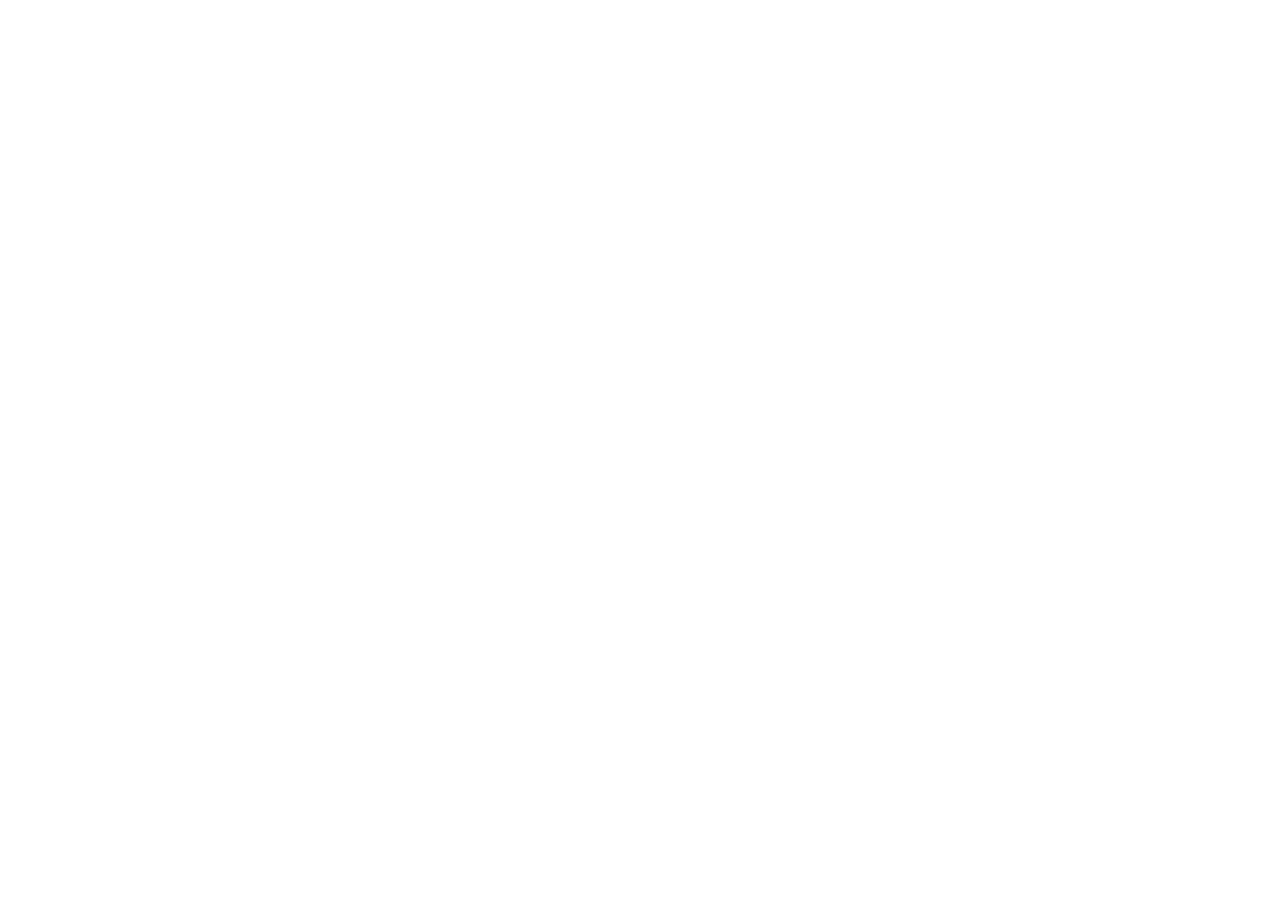
==== demos/scan/index.html @ ef05e501 "Bundle Sentinel and Scan demos as static assets Co-Authored-By: Claude Sonnet 4.6 <noreply@anthropic" ====
<!DOCTYPE html>
<html lang="en">
  <head>
    <meta charset="UTF-8" />
    <meta name="viewport" content="width=device-width, initial-scale=1.0" />
    <title>MCP Security Gate — Demo</title>
    <link rel="preconnect" href="https://fonts.googleapis.com" />
    <link rel="preconnect" href="https://fonts.gstatic.com" crossorigin />
    <link
      href="https://fonts.googleapis.com/css2?family=Inter:wght@400;500;600;700;800&family=JetBrains+Mono:wght@400;500&display=swap"
      rel="stylesheet"
    />
    <script type="module" crossorigin src="/assets/index-BIfTUL1u.js"></script>
    <link rel="stylesheet" crossorigin href="/assets/index-C85nPlH9.css">
  </head>
  <body>
    <div id="root"></div>
  </body>
</html>
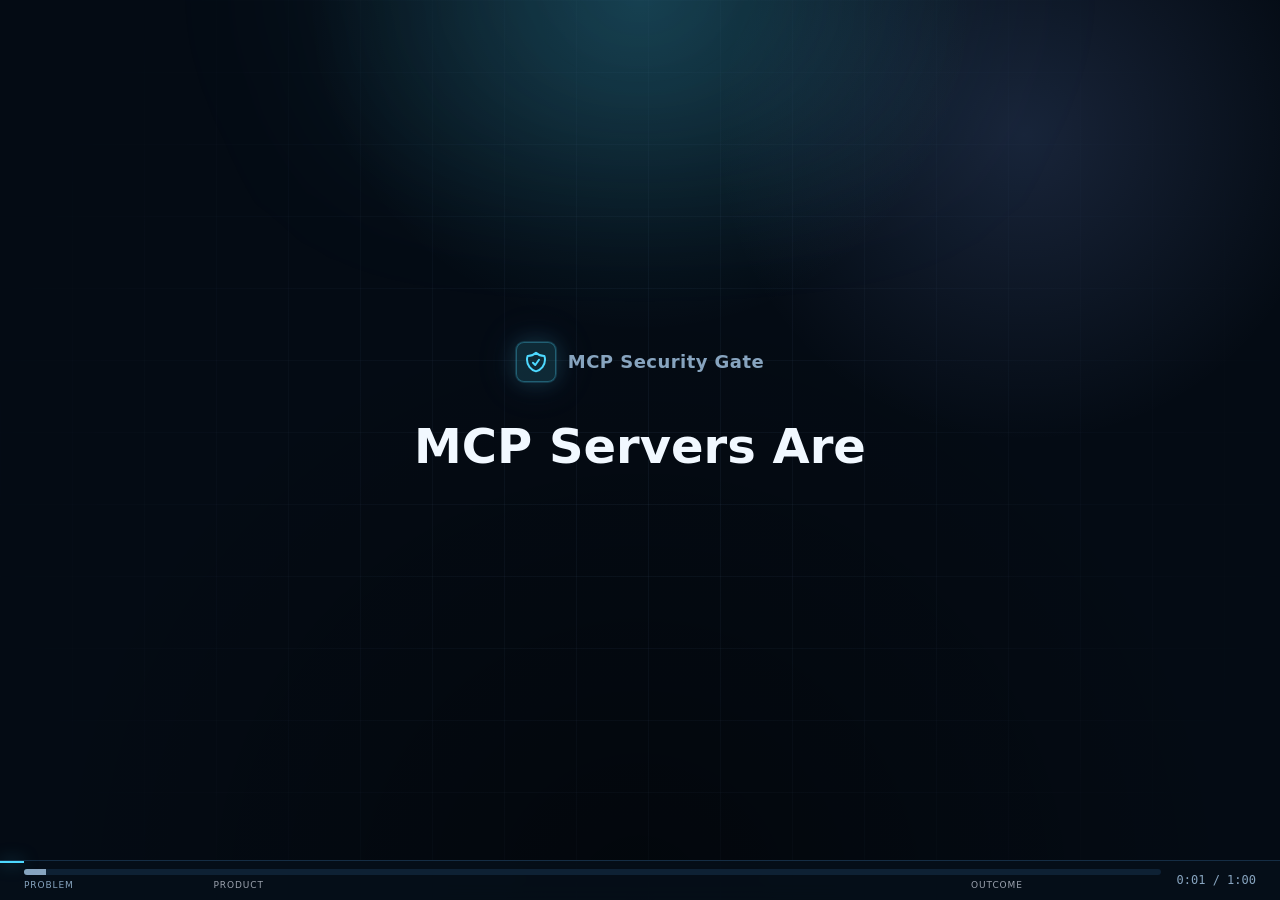
==== commit fa0cda7b: "Fix Kinetriq Scan demo asset paths" ====
--- a/demos/scan/index.html
+++ b/demos/scan/index.html
@@ -10,8 +10,8 @@
       href="https://fonts.googleapis.com/css2?family=Inter:wght@400;500;600;700;800&family=JetBrains+Mono:wght@400;500&display=swap"
       rel="stylesheet"
     />
-    <script type="module" crossorigin src="/assets/index-BIfTUL1u.js"></script>
-    <link rel="stylesheet" crossorigin href="/assets/index-C85nPlH9.css">
+    <script type="module" crossorigin src="./assets/index-BIfTUL1u.js"></script>
+    <link rel="stylesheet" crossorigin href="./assets/index-C85nPlH9.css">
   </head>
   <body>
     <div id="root"></div>
--- a/demos/scan/assets/index-C85nPlH9.css
+++ b/demos/scan/assets/index-C85nPlH9.css
@@ -0,0 +1 @@
+*,:before,:after{--tw-border-spacing-x: 0;--tw-border-spacing-y: 0;--tw-translate-x: 0;--tw-translate-y: 0;--tw-rotate: 0;--tw-skew-x: 0;--tw-skew-y: 0;--tw-scale-x: 1;--tw-scale-y: 1;--tw-pan-x: ;--tw-pan-y: ;--tw-pinch-zoom: ;--tw-scroll-snap-strictness: proximity;--tw-gradient-from-position: ;--tw-gradient-via-position: ;--tw-gradient-to-position: ;--tw-ordinal: ;--tw-slashed-zero: ;--tw-numeric-figure: ;--tw-numeric-spacing: ;--tw-numeric-fraction: ;--tw-ring-inset: ;--tw-ring-offset-width: 0px;--tw-ring-offset-color: #fff;--tw-ring-color: rgb(59 130 246 / .5);--tw-ring-offset-shadow: 0 0 #0000;--tw-ring-shadow: 0 0 #0000;--tw-shadow: 0 0 #0000;--tw-shadow-colored: 0 0 #0000;--tw-blur: ;--tw-brightness: ;--tw-contrast: ;--tw-grayscale: ;--tw-hue-rotate: ;--tw-invert: ;--tw-saturate: ;--tw-sepia: ;--tw-drop-shadow: ;--tw-backdrop-blur: ;--tw-backdrop-brightness: ;--tw-backdrop-contrast: ;--tw-backdrop-grayscale: ;--tw-backdrop-hue-rotate: ;--tw-backdrop-invert: ;--tw-backdrop-opacity: ;--tw-backdrop-saturate: ;--tw-backdrop-sepia: ;--tw-contain-size: ;--tw-contain-layout: ;--tw-contain-paint: ;--tw-contain-style: }::backdrop{--tw-border-spacing-x: 0;--tw-border-spacing-y: 0;--tw-translate-x: 0;--tw-translate-y: 0;--tw-rotate: 0;--tw-skew-x: 0;--tw-skew-y: 0;--tw-scale-x: 1;--tw-scale-y: 1;--tw-pan-x: ;--tw-pan-y: ;--tw-pinch-zoom: ;--tw-scroll-snap-strictness: proximity;--tw-gradient-from-position: ;--tw-gradient-via-position: ;--tw-gradient-to-position: ;--tw-ordinal: ;--tw-slashed-zero: ;--tw-numeric-figure: ;--tw-numeric-spacing: ;--tw-numeric-fraction: ;--tw-ring-inset: ;--tw-ring-offset-width: 0px;--tw-ring-offset-color: #fff;--tw-ring-color: rgb(59 130 246 / .5);--tw-ring-offset-shadow: 0 0 #0000;--tw-ring-shadow: 0 0 #0000;--tw-shadow: 0 0 #0000;--tw-shadow-colored: 0 0 #0000;--tw-blur: ;--tw-brightness: ;--tw-contrast: ;--tw-grayscale: ;--tw-hue-rotate: ;--tw-invert: ;--tw-saturate: ;--tw-sepia: ;--tw-drop-shadow: ;--tw-backdrop-blur: ;--tw-backdrop-brightness: ;--tw-backdrop-contrast: ;--tw-backdrop-grayscale: ;--tw-backdrop-hue-rotate: ;--tw-backdrop-invert: ;--tw-backdrop-opacity: ;--tw-backdrop-saturate: ;--tw-backdrop-sepia: ;--tw-contain-size: ;--tw-contain-layout: ;--tw-contain-paint: ;--tw-contain-style: }*,:before,:after{box-sizing:border-box;border-width:0;border-style:solid;border-color:#e5e7eb}:before,:after{--tw-content: ""}html,:host{line-height:1.5;-webkit-text-size-adjust:100%;-moz-tab-size:4;-o-tab-size:4;tab-size:4;font-family:Inter,system-ui,sans-serif;font-feature-settings:normal;font-variation-settings:normal;-webkit-tap-highlight-color:transparent}body{margin:0;line-height:inherit}hr{height:0;color:inherit;border-top-width:1px}abbr:where([title]){-webkit-text-decoration:underline dotted;text-decoration:underline dotted}h1,h2,h3,h4,h5,h6{font-size:inherit;font-weight:inherit}a{color:inherit;text-decoration:inherit}b,strong{font-weight:bolder}code,kbd,samp,pre{font-family:JetBrains Mono,Menlo,monospace;font-feature-settings:normal;font-variation-settings:normal;font-size:1em}small{font-size:80%}sub,sup{font-size:75%;line-height:0;position:relative;vertical-align:baseline}sub{bottom:-.25em}sup{top:-.5em}table{text-indent:0;border-color:inherit;border-collapse:collapse}button,input,optgroup,select,textarea{font-family:inherit;font-feature-settings:inherit;font-variation-settings:inherit;font-size:100%;font-weight:inherit;line-height:inherit;letter-spacing:inherit;color:inherit;margin:0;padding:0}button,select{text-transform:none}button,input:where([type=button]),input:where([type=reset]),input:where([type=submit]){-webkit-appearance:button;background-color:transparent;background-image:none}:-moz-focusring{outline:auto}:-moz-ui-invalid{box-shadow:none}progress{vertical-align:baseline}::-webkit-inner-spin-button,::-webkit-outer-spin-button{height:auto}[type=search]{-webkit-appearance:textfield;outline-offset:-2px}::-webkit-search-decoration{-webkit-appearance:none}::-webkit-file-upload-button{-webkit-appearance:button;font:inherit}summary{display:list-item}blockquote,dl,dd,h1,h2,h3,h4,h5,h6,hr,figure,p,pre{margin:0}fieldset{margin:0;padding:0}legend{padding:0}ol,ul,menu{list-style:none;margin:0;padding:0}dialog{padding:0}textarea{resize:vertical}input::-moz-placeholder,textarea::-moz-placeholder{opacity:1;color:#9ca3af}input::placeholder,textarea::placeholder{opacity:1;color:#9ca3af}button,[role=button]{cursor:pointer}:disabled{cursor:default}img,svg,video,canvas,audio,iframe,embed,object{display:block;vertical-align:middle}img,video{max-width:100%;height:auto}[hidden]:where(:not([hidden=until-found])){display:none}.\!visible{visibility:visible!important}.visible{visibility:visible}.invisible{visibility:hidden}.static{position:static}.fixed{position:fixed}.absolute{position:absolute}.relative{position:relative}.inset-0{top:0;right:0;bottom:0;left:0}.inset-x-0{left:0;right:0}.bottom-0{bottom:0}.bottom-10{bottom:2.5rem}.bottom-4{bottom:1rem}.left-0{left:0}.left-1\/2{left:50%}.left-5{left:1.25rem}.left-7{left:1.75rem}.right-0{right:0}.right-6{right:1.5rem}.right-8{right:2rem}.top-0{top:0}.top-4{top:1rem}.top-8{top:2rem}.top-\[-16rem\]{top:-16rem}.z-10{z-index:10}.z-30{z-index:30}.z-50{z-index:50}.mx-auto{margin-left:auto;margin-right:auto}.mb-1{margin-bottom:.25rem}.mb-1\.5{margin-bottom:.375rem}.mb-10{margin-bottom:2.5rem}.mb-12{margin-bottom:3rem}.mb-2{margin-bottom:.5rem}.mb-2\.5{margin-bottom:.625rem}.mb-3{margin-bottom:.75rem}.mb-4{margin-bottom:1rem}.mb-8{margin-bottom:2rem}.ml-4{margin-left:1rem}.ml-auto{margin-left:auto}.mr-2{margin-right:.5rem}.mr-4{margin-right:1rem}.mt-0\.5{margin-top:.125rem}.mt-1{margin-top:.25rem}.mt-1\.5{margin-top:.375rem}.mt-2{margin-top:.5rem}.mt-3{margin-top:.75rem}.block{display:block}.inline-block{display:inline-block}.flex{display:flex}.inline-flex{display:inline-flex}.grid{display:grid}.h-0\.5{height:.125rem}.h-1{height:.25rem}.h-1\.5{height:.375rem}.h-10{height:2.5rem}.h-12{height:3rem}.h-16{height:4rem}.h-2{height:.5rem}.h-24{height:6rem}.h-3{height:.75rem}.h-3\.5{height:.875rem}.h-4{height:1rem}.h-40{height:10rem}.h-5{height:1.25rem}.h-6{height:1.5rem}.h-8{height:2rem}.h-9{height:2.25rem}.h-\[28rem\]{height:28rem}.h-full{height:100%}.h-screen{height:100vh}.max-h-\[6\.75rem\]{max-height:6.75rem}.max-h-\[650px\]{max-height:650px}.max-h-\[calc\(100vh-8rem\)\]{max-height:calc(100vh - 8rem)}.max-h-full{max-height:100%}.min-h-0{min-height:0px}.w-10{width:2.5rem}.w-12{width:3rem}.w-16{width:4rem}.w-2{width:.5rem}.w-24{width:6rem}.w-3{width:.75rem}.w-3\.5{width:.875rem}.w-4{width:1rem}.w-40{width:10rem}.w-48{width:12rem}.w-5{width:1.25rem}.w-6{width:1.5rem}.w-8{width:2rem}.w-\[260px\]{width:260px}.w-\[280px\]{width:280px}.w-\[420px\]{width:420px}.w-\[480px\]{width:480px}.w-full{width:100%}.w-screen{width:100vw}.min-w-0{min-width:0px}.max-w-2xl{max-width:42rem}.max-w-3xl{max-width:48rem}.max-w-4xl{max-width:56rem}.max-w-5xl{max-width:64rem}.max-w-\[20rem\]{max-width:20rem}.max-w-\[52rem\]{max-width:52rem}.flex-1{flex:1 1 0%}.shrink-0{flex-shrink:0}.-translate-x-1\/2{--tw-translate-x: -50%;transform:translate(var(--tw-translate-x),var(--tw-translate-y)) rotate(var(--tw-rotate)) skew(var(--tw-skew-x)) skewY(var(--tw-skew-y)) scaleX(var(--tw-scale-x)) scaleY(var(--tw-scale-y))}.transform{transform:translate(var(--tw-translate-x),var(--tw-translate-y)) rotate(var(--tw-rotate)) skew(var(--tw-skew-x)) skewY(var(--tw-skew-y)) scaleX(var(--tw-scale-x)) scaleY(var(--tw-scale-y))}.cursor-default{cursor:default}.grid-cols-1{grid-template-columns:repeat(1,minmax(0,1fr))}.grid-cols-2{grid-template-columns:repeat(2,minmax(0,1fr))}.flex-col{flex-direction:column}.flex-wrap{flex-wrap:wrap}.items-start{align-items:flex-start}.items-center{align-items:center}.justify-center{justify-content:center}.justify-between{justify-content:space-between}.gap-2{gap:.5rem}.gap-3{gap:.75rem}.gap-4{gap:1rem}.gap-6{gap:1.5rem}.gap-x-6{-moz-column-gap:1.5rem;column-gap:1.5rem}.gap-y-1\.5{row-gap:.375rem}.space-y-1\.5>:not([hidden])~:not([hidden]){--tw-space-y-reverse: 0;margin-top:calc(.375rem * calc(1 - var(--tw-space-y-reverse)));margin-bottom:calc(.375rem * var(--tw-space-y-reverse))}.space-y-2>:not([hidden])~:not([hidden]){--tw-space-y-reverse: 0;margin-top:calc(.5rem * calc(1 - var(--tw-space-y-reverse)));margin-bottom:calc(.5rem * var(--tw-space-y-reverse))}.space-y-3>:not([hidden])~:not([hidden]){--tw-space-y-reverse: 0;margin-top:calc(.75rem * calc(1 - var(--tw-space-y-reverse)));margin-bottom:calc(.75rem * var(--tw-space-y-reverse))}.overflow-hidden{overflow:hidden}.overflow-y-auto{overflow-y:auto}.overflow-x-hidden{overflow-x:hidden}.truncate{overflow:hidden;text-overflow:ellipsis;white-space:nowrap}.whitespace-nowrap{white-space:nowrap}.rounded{border-radius:.25rem}.rounded-2xl{border-radius:1rem}.rounded-\[1\.35rem\]{border-radius:1.35rem}.rounded-\[2rem\]{border-radius:2rem}.rounded-full{border-radius:9999px}.rounded-lg{border-radius:.5rem}.rounded-xl{border-radius:.75rem}.border{border-width:1px}.border-b{border-bottom-width:1px}.border-r{border-right-width:1px}.border-t{border-top-width:1px}.border-brand-border\/70{border-color:#1d3b57b3}.border-brand-border\/80{border-color:#1d3b57cc}.border-brand-primary\/30{border-color:#4dd9ff4d}.border-brand-primary\/60{border-color:#4dd9ff99}.border-gray-600\/30{border-color:#4b55634d}.border-gray-600\/50{border-color:#4b556380}.border-gray-700\/30{border-color:#3741514d}.border-gray-700\/40{border-color:#37415166}.border-gray-700\/50{border-color:#37415180}.border-green-500\/30{border-color:#22c55e4d}.border-red-500\/30{border-color:#ef44444d}.bg-\[\#0d0d1a\]{--tw-bg-opacity: 1;background-color:rgb(13 13 26 / var(--tw-bg-opacity, 1))}.bg-\[\#1a1a2e\]{--tw-bg-opacity: 1;background-color:rgb(26 26 46 / var(--tw-bg-opacity, 1))}.bg-\[\#252536\]{--tw-bg-opacity: 1;background-color:rgb(37 37 54 / var(--tw-bg-opacity, 1))}.bg-\[\#28C840\]{--tw-bg-opacity: 1;background-color:rgb(40 200 64 / var(--tw-bg-opacity, 1))}.bg-\[\#2D2D3F\]{--tw-bg-opacity: 1;background-color:rgb(45 45 63 / var(--tw-bg-opacity, 1))}.bg-\[\#FEBC2E\]{--tw-bg-opacity: 1;background-color:rgb(254 188 46 / var(--tw-bg-opacity, 1))}.bg-\[\#FF5F57\]{--tw-bg-opacity: 1;background-color:rgb(255 95 87 / var(--tw-bg-opacity, 1))}.bg-\[rgba\(6\,16\,26\,0\.86\)\]{background-color:#06101adb}.bg-brand-bg{--tw-bg-opacity: 1;background-color:rgb(4 11 20 / var(--tw-bg-opacity, 1))}.bg-brand-primary{--tw-bg-opacity: 1;background-color:rgb(77 217 255 / var(--tw-bg-opacity, 1))}.bg-brand-primary\/10{background-color:#4dd9ff1a}.bg-brand-primary\/15{background-color:#4dd9ff26}.bg-brand-primary\/30{background-color:#4dd9ff4d}.bg-brand-primary\/40{background-color:#4dd9ff66}.bg-brand-success{--tw-bg-opacity: 1;background-color:rgb(16 185 129 / var(--tw-bg-opacity, 1))}.bg-brand-surface\/70{background-color:#0b1727b3}.bg-brand-surfaceAlt\/70{background-color:#11263db3}.bg-brand-surfaceAlt\/80{background-color:#11263dcc}.bg-gray-600\/30{background-color:#4b55634d}.bg-gray-700{--tw-bg-opacity: 1;background-color:rgb(55 65 81 / var(--tw-bg-opacity, 1))}.bg-green-500\/10{background-color:#22c55e1a}.bg-green-500\/20{background-color:#22c55e33}.bg-red-500\/10{background-color:#ef44441a}.bg-red-500\/20{background-color:#ef444433}.bg-vscode-activity{--tw-bg-opacity: 1;background-color:rgb(22 22 30 / var(--tw-bg-opacity, 1))}.bg-vscode-bg{--tw-bg-opacity: 1;background-color:rgb(30 30 46 / var(--tw-bg-opacity, 1))}.bg-vscode-highlight{--tw-bg-opacity: 1;background-color:rgb(38 79 120 / var(--tw-bg-opacity, 1))}.bg-vscode-sidebar{--tw-bg-opacity: 1;background-color:rgb(25 25 39 / var(--tw-bg-opacity, 1))}.bg-vscode-statusbar{--tw-bg-opacity: 1;background-color:rgb(0 122 204 / var(--tw-bg-opacity, 1))}.bg-vscode-titlebar{--tw-bg-opacity: 1;background-color:rgb(45 45 63 / var(--tw-bg-opacity, 1))}.bg-\[linear-gradient\(180deg\,rgba\(10\,22\,37\,0\.86\)\,rgba\(7\,16\,28\,0\.7\)\)\]{background-image:linear-gradient(180deg,#0a1625db,#07101cb3)}.bg-\[linear-gradient\(90deg\,rgba\(77\,217\,255\,0\.18\)\,rgba\(132\,169\,255\,0\.18\)\)\]{background-image:linear-gradient(90deg,#4dd9ff2e,#84a9ff2e)}.bg-\[radial-gradient\(circle\,rgba\(77\,217\,255\,0\.12\)\,transparent_60\%\)\]{background-image:radial-gradient(circle,rgba(77,217,255,.12),transparent 60%)}.bg-\[radial-gradient\(circle_at_top\,rgba\(77\,217\,255\,0\.18\)\,transparent_30\%\)\,radial-gradient\(circle_at_80\%_15\%\,rgba\(132\,169\,255\,0\.16\)\,transparent_24\%\)\,radial-gradient\(circle_at_bottom\,rgba\(0\,0\,0\,0\.42\)\,transparent_55\%\)\]{background-image:radial-gradient(circle at top,rgba(77,217,255,.18),transparent 30%),radial-gradient(circle at 80% 15%,rgba(132,169,255,.16),transparent 24%),radial-gradient(circle at bottom,rgba(0,0,0,.42),transparent 55%)}.object-contain{-o-object-fit:contain;object-fit:contain}.p-1\.5{padding:.375rem}.p-3{padding:.75rem}.p-3\.5{padding:.875rem}.p-4{padding:1rem}.p-6{padding:1.5rem}.p-8{padding:2rem}.px-1\.5{padding-left:.375rem;padding-right:.375rem}.px-2{padding-left:.5rem;padding-right:.5rem}.px-2\.5{padding-left:.625rem;padding-right:.625rem}.px-3{padding-left:.75rem;padding-right:.75rem}.px-4{padding-left:1rem;padding-right:1rem}.px-5{padding-left:1.25rem;padding-right:1.25rem}.px-6{padding-left:1.5rem;padding-right:1.5rem}.px-8{padding-left:2rem;padding-right:2rem}.py-0\.5{padding-top:.125rem;padding-bottom:.125rem}.py-1{padding-top:.25rem;padding-bottom:.25rem}.py-1\.5{padding-top:.375rem;padding-bottom:.375rem}.py-2{padding-top:.5rem;padding-bottom:.5rem}.py-3{padding-top:.75rem;padding-bottom:.75rem}.py-4{padding-top:1rem;padding-bottom:1rem}.pb-16{padding-bottom:4rem}.pb-20{padding-bottom:5rem}.pr-1{padding-right:.25rem}.pt-3{padding-top:.75rem}.pt-6{padding-top:1.5rem}.text-left{text-align:left}.text-center{text-align:center}.font-mono{font-family:JetBrains Mono,Menlo,monospace}.text-2xl{font-size:1.5rem;line-height:2rem}.text-4xl{font-size:2.25rem;line-height:2.5rem}.text-5xl{font-size:3rem;line-height:1}.text-\[10px\]{font-size:10px}.text-\[11px\]{font-size:11px}.text-\[2rem\]{font-size:2rem}.text-\[9px\]{font-size:9px}.text-lg{font-size:1.125rem;line-height:1.75rem}.text-sm{font-size:.875rem;line-height:1.25rem}.text-xs{font-size:.75rem;line-height:1rem}.font-bold{font-weight:700}.font-extrabold{font-weight:800}.font-medium{font-weight:500}.font-semibold{font-weight:600}.uppercase{text-transform:uppercase}.italic{font-style:italic}.tabular-nums{--tw-numeric-spacing: tabular-nums;font-variant-numeric:var(--tw-ordinal) var(--tw-slashed-zero) var(--tw-numeric-figure) var(--tw-numeric-spacing) var(--tw-numeric-fraction)}.leading-none{line-height:1}.leading-relaxed{line-height:1.625}.leading-tight{line-height:1.25}.tracking-\[0\.35em\]{letter-spacing:.35em}.tracking-wide{letter-spacing:.025em}.tracking-wider{letter-spacing:.05em}.tracking-widest{letter-spacing:.1em}.text-blue-400{--tw-text-opacity: 1;color:rgb(96 165 250 / var(--tw-text-opacity, 1))}.text-brand-danger{--tw-text-opacity: 1;color:rgb(239 68 68 / var(--tw-text-opacity, 1))}.text-brand-muted{--tw-text-opacity: 1;color:rgb(135 164 191 / var(--tw-text-opacity, 1))}.text-brand-primary{--tw-text-opacity: 1;color:rgb(77 217 255 / var(--tw-text-opacity, 1))}.text-brand-primary\/30{color:#4dd9ff4d}.text-brand-primary\/80{color:#4dd9ffcc}.text-brand-text{--tw-text-opacity: 1;color:rgb(241 248 255 / var(--tw-text-opacity, 1))}.text-brand-warning{--tw-text-opacity: 1;color:rgb(245 158 11 / var(--tw-text-opacity, 1))}.text-gray-400{--tw-text-opacity: 1;color:rgb(156 163 175 / var(--tw-text-opacity, 1))}.text-green-400{--tw-text-opacity: 1;color:rgb(74 222 128 / var(--tw-text-opacity, 1))}.text-green-500\/50{color:#22c55e80}.text-orange-400{--tw-text-opacity: 1;color:rgb(251 146 60 / var(--tw-text-opacity, 1))}.text-red-400{--tw-text-opacity: 1;color:rgb(248 113 113 / var(--tw-text-opacity, 1))}.text-vscode-dimText{--tw-text-opacity: 1;color:rgb(133 133 133 / var(--tw-text-opacity, 1))}.text-vscode-dimText\/40{color:#85858566}.text-vscode-text{--tw-text-opacity: 1;color:rgb(204 204 204 / var(--tw-text-opacity, 1))}.text-white\/80{color:#fffc}.text-yellow-400{--tw-text-opacity: 1;color:rgb(250 204 21 / var(--tw-text-opacity, 1))}.opacity-70{opacity:.7}.shadow-2xl{--tw-shadow: 0 25px 50px -12px rgb(0 0 0 / .25);--tw-shadow-colored: 0 25px 50px -12px var(--tw-shadow-color);box-shadow:var(--tw-ring-offset-shadow, 0 0 #0000),var(--tw-ring-shadow, 0 0 #0000),var(--tw-shadow)}.shadow-\[0_0_12px_rgba\(16\,185\,129\,0\.45\)\]{--tw-shadow: 0 0 12px rgba(16,185,129,.45);--tw-shadow-colored: 0 0 12px var(--tw-shadow-color);box-shadow:var(--tw-ring-offset-shadow, 0 0 #0000),var(--tw-ring-shadow, 0 0 #0000),var(--tw-shadow)}.shadow-\[0_0_14px_rgba\(77\,217\,255\,0\.55\)\]{--tw-shadow: 0 0 14px rgba(77,217,255,.55);--tw-shadow-colored: 0 0 14px var(--tw-shadow-color);box-shadow:var(--tw-ring-offset-shadow, 0 0 #0000),var(--tw-ring-shadow, 0 0 #0000),var(--tw-shadow)}.shadow-\[0_0_16px_rgba\(77\,217\,255\,0\.55\)\]{--tw-shadow: 0 0 16px rgba(77,217,255,.55);--tw-shadow-colored: 0 0 16px var(--tw-shadow-color);box-shadow:var(--tw-ring-offset-shadow, 0 0 #0000),var(--tw-ring-shadow, 0 0 #0000),var(--tw-shadow)}.shadow-\[0_0_32px_rgba\(77\,217\,255\,0\.16\)\]{--tw-shadow: 0 0 32px rgba(77,217,255,.16);--tw-shadow-colored: 0 0 32px var(--tw-shadow-color);box-shadow:var(--tw-ring-offset-shadow, 0 0 #0000),var(--tw-ring-shadow, 0 0 #0000),var(--tw-shadow)}.shadow-\[0_18px_44px_rgba\(0\,0\,0\,0\.28\)\]{--tw-shadow: 0 18px 44px rgba(0,0,0,.28);--tw-shadow-colored: 0 18px 44px var(--tw-shadow-color);box-shadow:var(--tw-ring-offset-shadow, 0 0 #0000),var(--tw-ring-shadow, 0 0 #0000),var(--tw-shadow)}.shadow-\[inset_0_1px_0_rgba\(255\,255\,255\,0\.05\)\,0_18px_44px_rgba\(0\,0\,0\,0\.24\)\]{--tw-shadow: inset 0 1px 0 rgba(255,255,255,.05),0 18px 44px rgba(0,0,0,.24);--tw-shadow-colored: inset 0 1px 0 var(--tw-shadow-color), 0 18px 44px var(--tw-shadow-color);box-shadow:var(--tw-ring-offset-shadow, 0 0 #0000),var(--tw-ring-shadow, 0 0 #0000),var(--tw-shadow)}.blur-2xl{--tw-blur: blur(40px);filter:var(--tw-blur) var(--tw-brightness) var(--tw-contrast) var(--tw-grayscale) var(--tw-hue-rotate) var(--tw-invert) var(--tw-saturate) var(--tw-sepia) var(--tw-drop-shadow)}.blur-3xl{--tw-blur: blur(64px);filter:var(--tw-blur) var(--tw-brightness) var(--tw-contrast) var(--tw-grayscale) var(--tw-hue-rotate) var(--tw-invert) var(--tw-saturate) var(--tw-sepia) var(--tw-drop-shadow)}.drop-shadow-\[0_0_22px_rgba\(77\,217\,255\,0\.35\)\]{--tw-drop-shadow: drop-shadow(0 0 22px rgba(77,217,255,.35));filter:var(--tw-blur) var(--tw-brightness) var(--tw-contrast) var(--tw-grayscale) var(--tw-hue-rotate) var(--tw-invert) var(--tw-saturate) var(--tw-sepia) var(--tw-drop-shadow)}.drop-shadow-\[0_0_28px_rgba\(77\,217\,255\,0\.18\)\]{--tw-drop-shadow: drop-shadow(0 0 28px rgba(77,217,255,.18));filter:var(--tw-blur) var(--tw-brightness) var(--tw-contrast) var(--tw-grayscale) var(--tw-hue-rotate) var(--tw-invert) var(--tw-saturate) var(--tw-sepia) var(--tw-drop-shadow)}.filter{filter:var(--tw-blur) var(--tw-brightness) var(--tw-contrast) var(--tw-grayscale) var(--tw-hue-rotate) var(--tw-invert) var(--tw-saturate) var(--tw-sepia) var(--tw-drop-shadow)}.backdrop-blur-md{--tw-backdrop-blur: blur(12px);-webkit-backdrop-filter:var(--tw-backdrop-blur) var(--tw-backdrop-brightness) var(--tw-backdrop-contrast) var(--tw-backdrop-grayscale) var(--tw-backdrop-hue-rotate) var(--tw-backdrop-invert) var(--tw-backdrop-opacity) var(--tw-backdrop-saturate) var(--tw-backdrop-sepia);backdrop-filter:var(--tw-backdrop-blur) var(--tw-backdrop-brightness) var(--tw-backdrop-contrast) var(--tw-backdrop-grayscale) var(--tw-backdrop-hue-rotate) var(--tw-backdrop-invert) var(--tw-backdrop-opacity) var(--tw-backdrop-saturate) var(--tw-backdrop-sepia)}.transition{transition-property:color,background-color,border-color,text-decoration-color,fill,stroke,opacity,box-shadow,transform,filter,backdrop-filter;transition-timing-function:cubic-bezier(.4,0,.2,1);transition-duration:.15s}.transition-all{transition-property:all;transition-timing-function:cubic-bezier(.4,0,.2,1);transition-duration:.15s}.transition-colors{transition-property:color,background-color,border-color,text-decoration-color,fill,stroke;transition-timing-function:cubic-bezier(.4,0,.2,1);transition-duration:.15s}.duration-100{transition-duration:.1s}.duration-300{transition-duration:.3s}*{margin:0;padding:0;box-sizing:border-box}body{font-family:Inter,system-ui,sans-serif;-webkit-font-smoothing:antialiased;-moz-osx-font-smoothing:grayscale;overflow:hidden;background:radial-gradient(circle at top,rgba(77,217,255,.18),transparent 32%),radial-gradient(circle at 20% 20%,rgba(132,169,255,.18),transparent 28%),linear-gradient(180deg,#081425,#040b14);color:#f1f8ff}#root{min-height:100vh}.circuit-overlay{background-image:linear-gradient(rgba(103,139,181,.12) 1px,transparent 1px),linear-gradient(90deg,rgba(103,139,181,.12) 1px,transparent 1px);background-size:72px 72px;-webkit-mask-image:radial-gradient(circle at center,black,transparent 88%);mask-image:radial-gradient(circle at center,black,transparent 88%)}.glass-panel{background:linear-gradient(180deg,#0e1e31eb,#08121feb);border:1px solid rgba(81,131,176,.35);box-shadow:0 20px 60px #00000059,inset 0 1px #ffffff0d}.glow-ring{box-shadow:0 0 0 1px #4dd9ff29,0 0 22px #4dd9ff2e,0 0 48px #84a9ff1f}@keyframes blink{0%,to{opacity:1}50%{opacity:0}}.cursor-blink{animation:blink 1s infinite}@keyframes pulse-glow{0%,to{box-shadow:0 0 8px #2563eb66}50%{box-shadow:0 0 20px #2563ebcc}}.pulse-glow{animation:pulse-glow 2s ease-in-out infinite}@keyframes scan-line{0%{transform:translateY(0)}to{transform:translateY(100%)}}@media (min-width: 640px){.sm\:h-44{height:11rem}.sm\:w-44{width:11rem}.sm\:px-6{padding-left:1.5rem;padding-right:1.5rem}.sm\:py-5{padding-top:1.25rem;padding-bottom:1.25rem}.sm\:text-\[0\.95rem\]{font-size:.95rem}.sm\:text-\[1\.05rem\]{font-size:1.05rem}.sm\:text-\[2\.4rem\]{font-size:2.4rem}.sm\:text-base{font-size:1rem;line-height:1.5rem}.sm\:text-xs{font-size:.75rem;line-height:1rem}}@media (min-width: 768px){.md\:grid-cols-3{grid-template-columns:repeat(3,minmax(0,1fr))}.md\:px-8{padding-left:2rem;padding-right:2rem}.md\:text-5xl{font-size:3rem;line-height:1}.md\:text-\[2\.8rem\]{font-size:2.8rem}}
